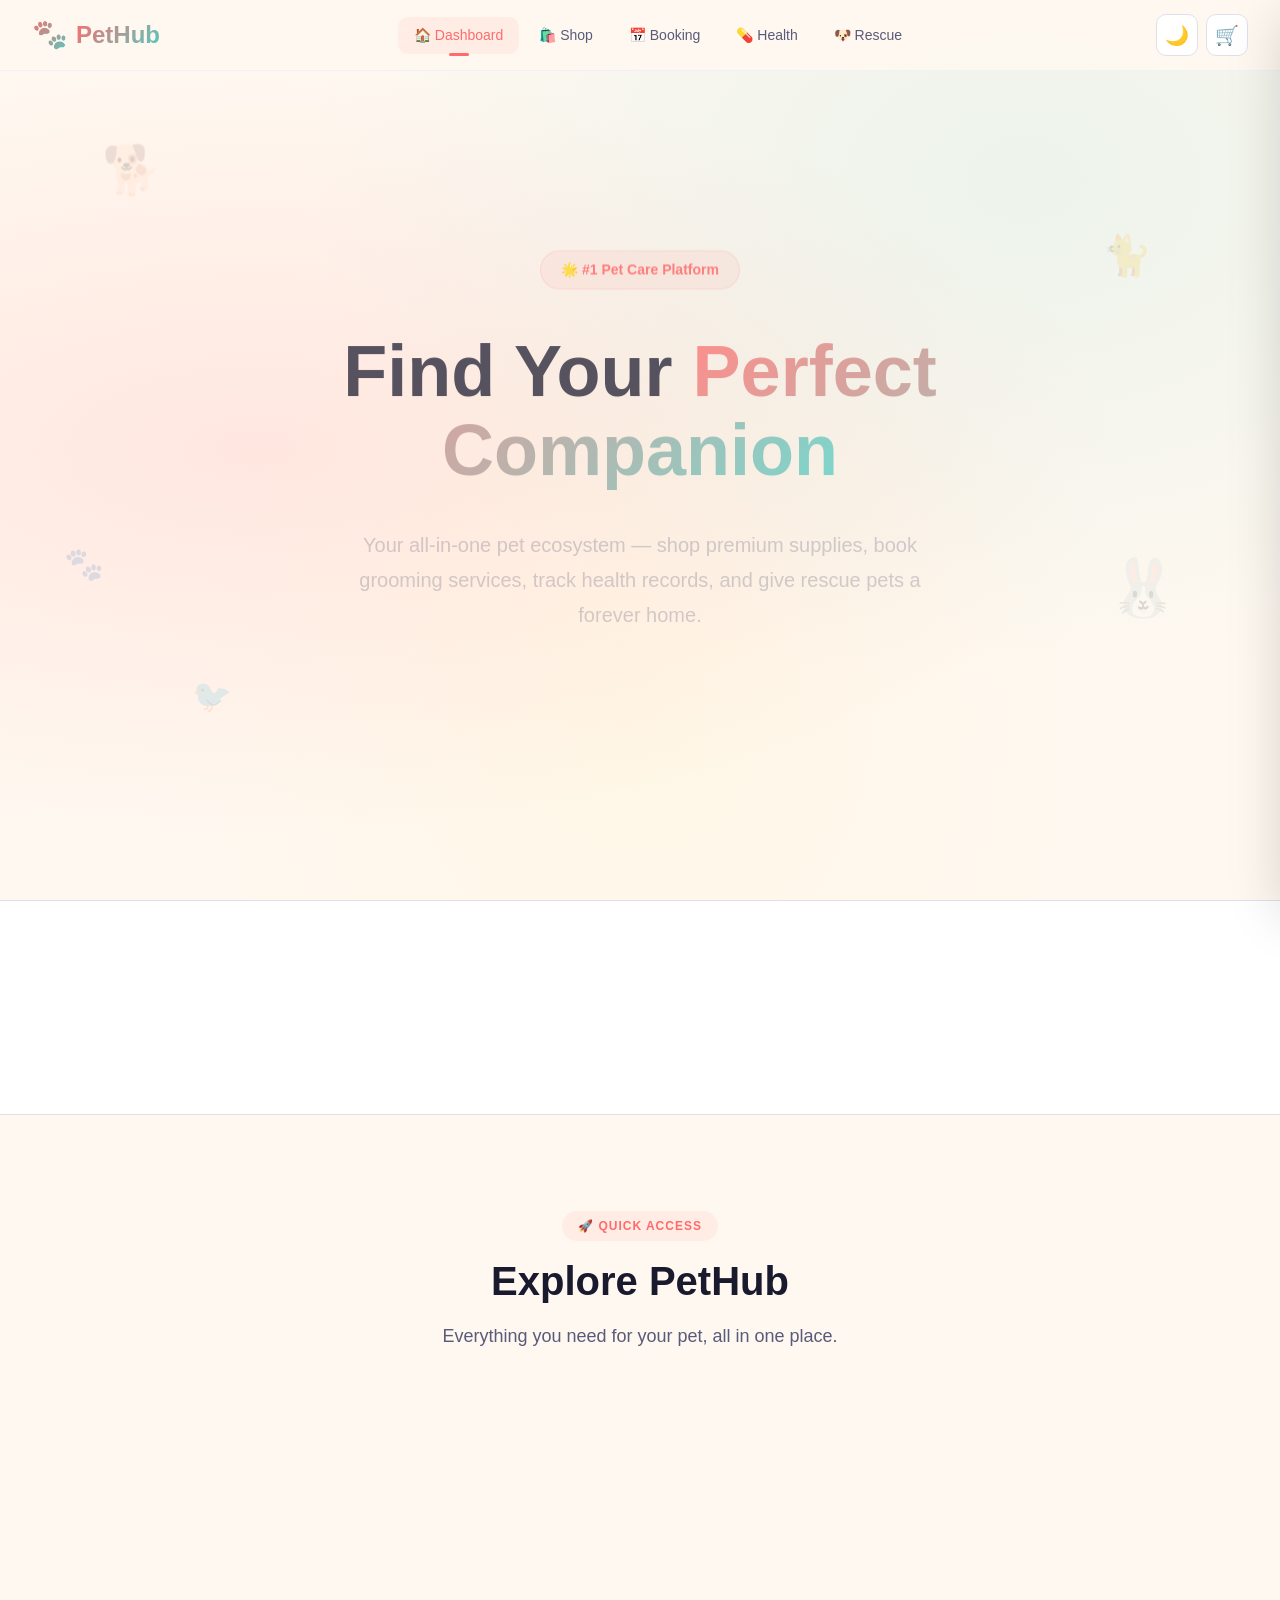
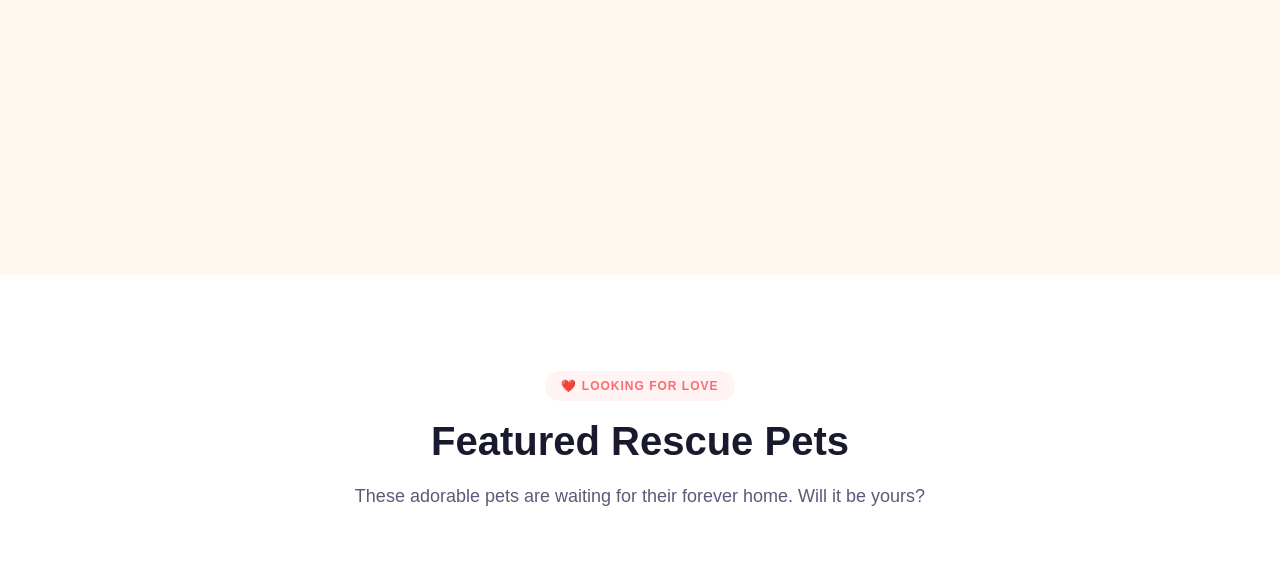
==== index.html @ 1265a490 "first commit" ====
<!DOCTYPE html>
<html lang="en">
<head>
    <meta charset="UTF-8">
    <meta http-equiv="refresh" content="0; url=src/pages/index.html">
    <title>PetHub — Redirecting...</title>
</head>
<body>
    <p>Redirecting to <a href="src/pages/index.html">PetHub Dashboard</a>...</p>
</body>
</html>
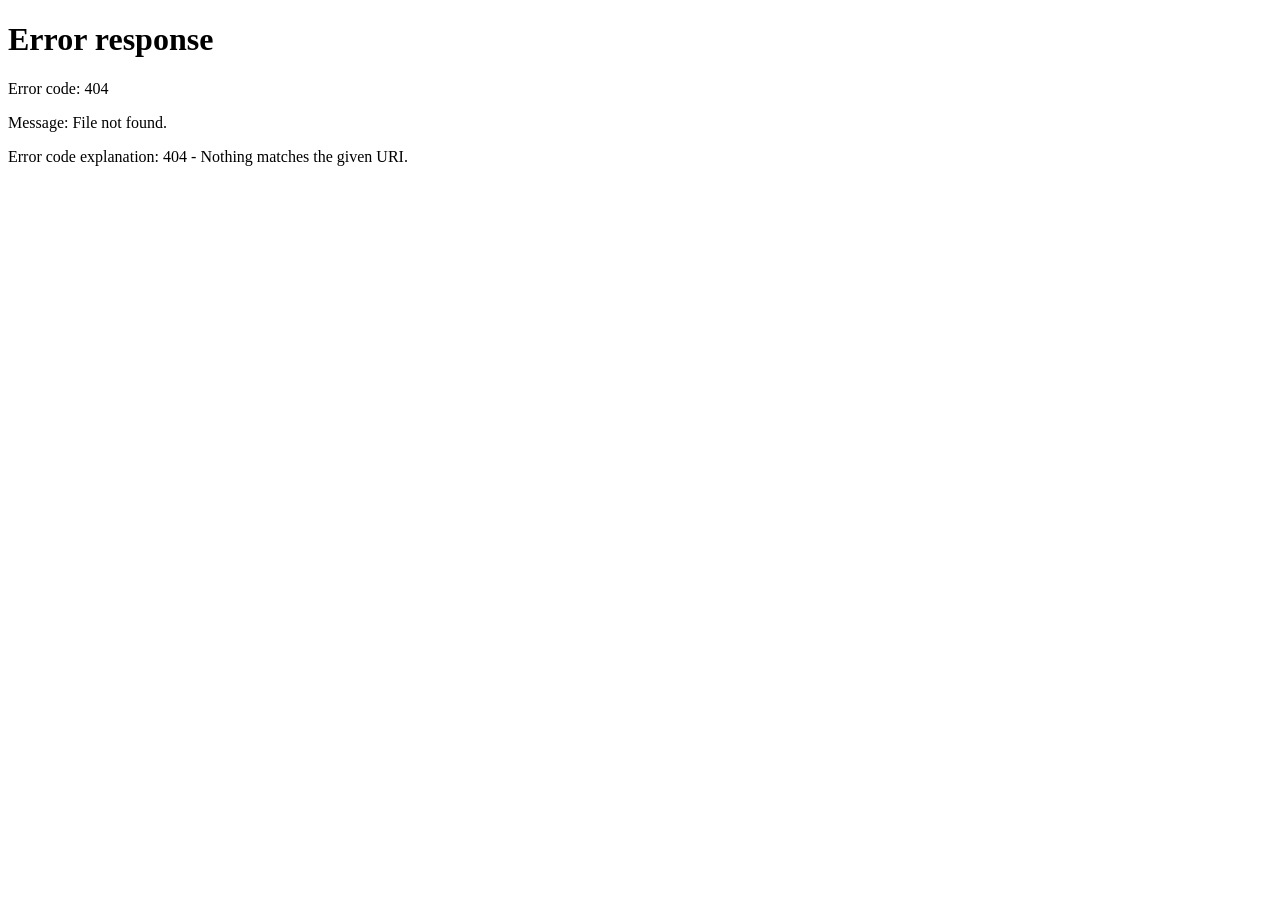
==== commit ad19d71d: "fix: update root redirect for vercel to solve not found error" ====
--- a/index.html
+++ b/index.html
@@ -2,10 +2,10 @@
 <html lang="en">
 <head>
     <meta charset="UTF-8">
-    <meta http-equiv="refresh" content="0; url=src/pages/index.html">
+    <meta http-equiv="refresh" content="0; url=/dashboard">
     <title>PetHub — Redirecting...</title>
 </head>
 <body>
-    <p>Redirecting to <a href="src/pages/index.html">PetHub Dashboard</a>...</p>
+    <p>Redirecting to <a href="/dashboard">PetHub Dashboard</a>...</p>
 </body>
 </html>
